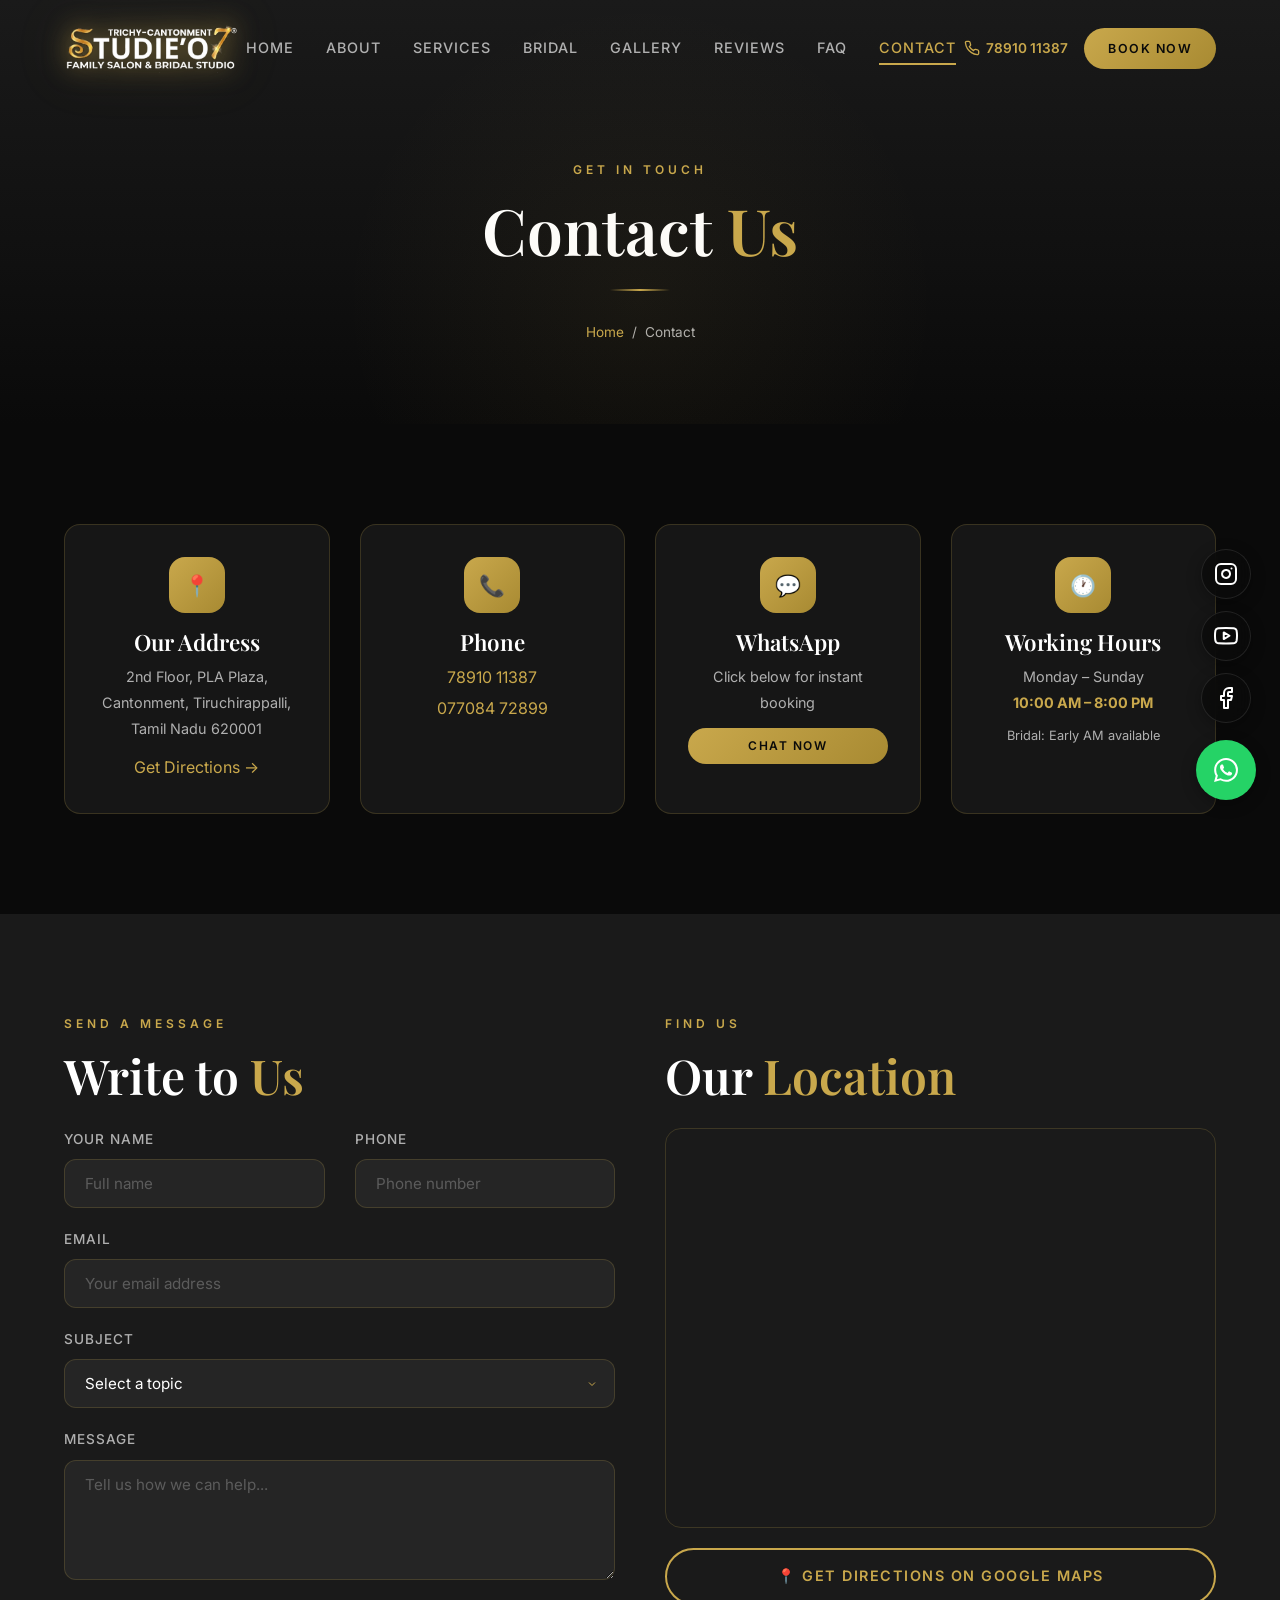
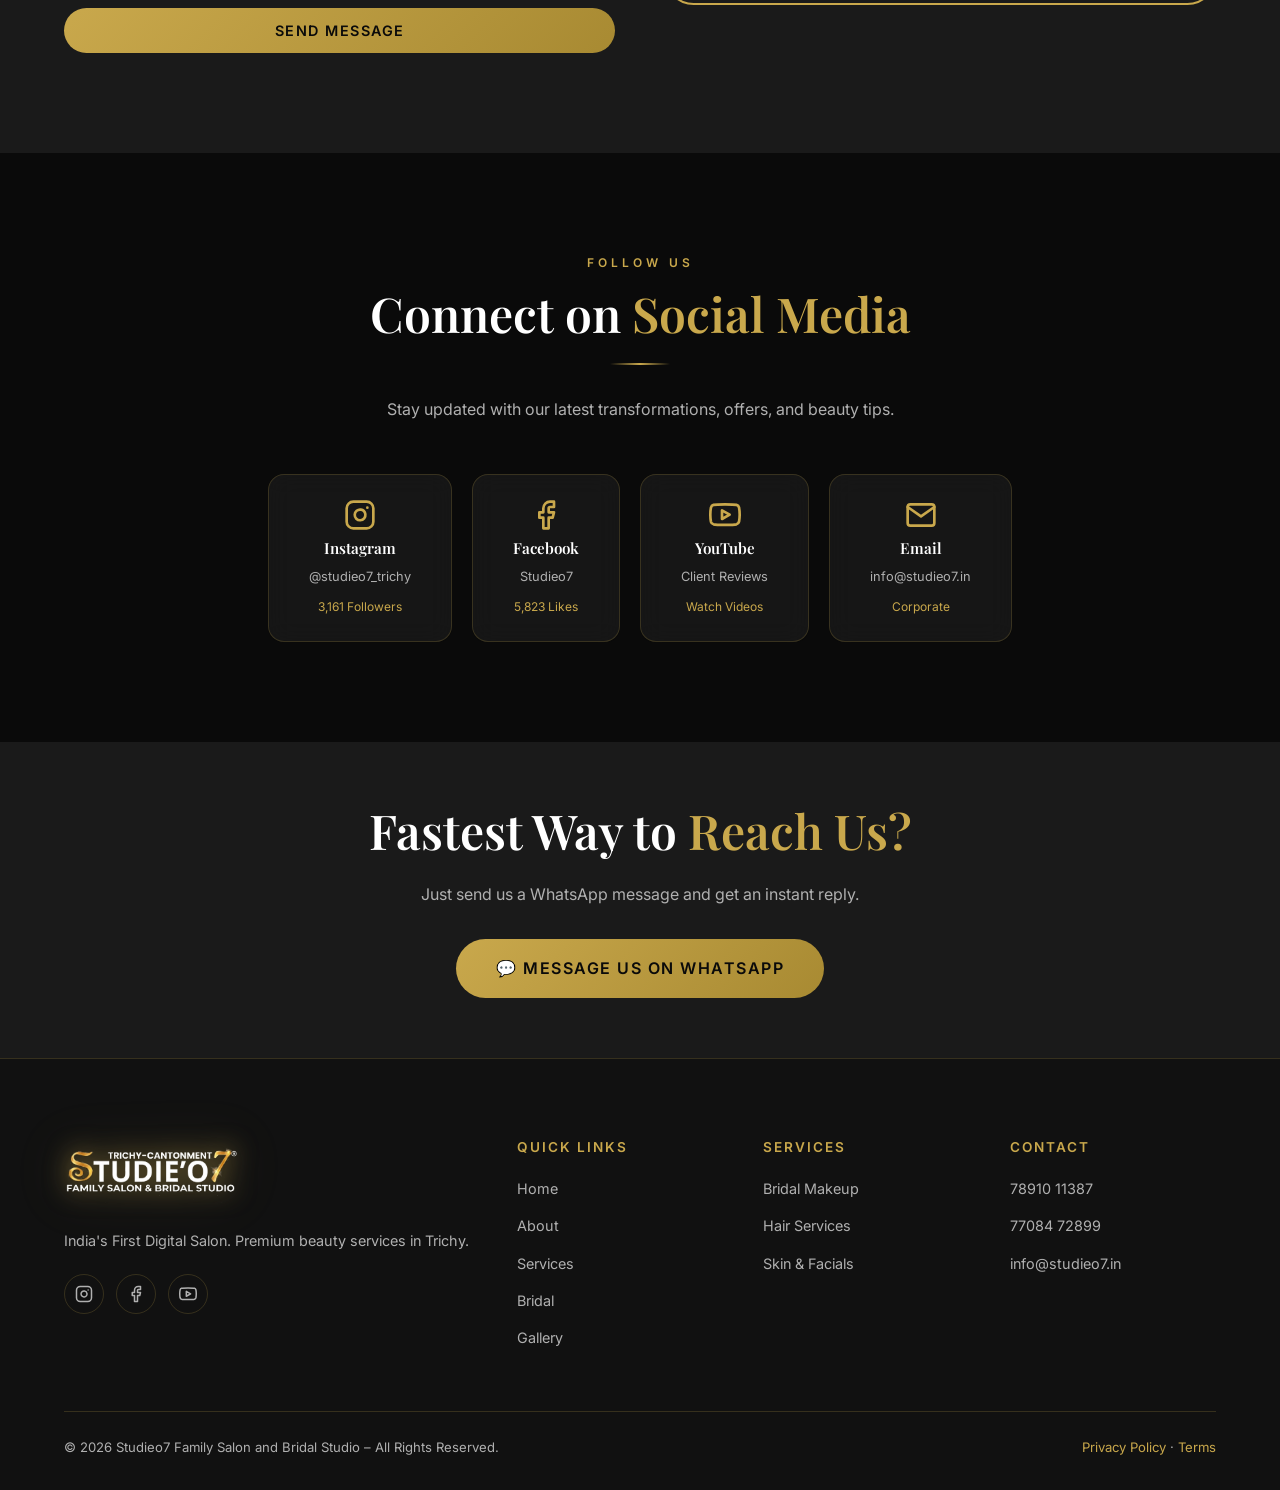
==== contact.html @ 446ed494 "Add files via upload" ====
<!DOCTYPE html>
<html lang="en">

<head>
    <meta charset="UTF-8">
    <meta name="viewport" content="width=device-width, initial-scale=1.0">
    <title>Contact Us | Studieo7 Family Salon & Bridal Studio | Trichy</title>
    <meta name="description"
        content="Contact Studieo7 in Trichy. Visit us at PLA Plaza, Cantonment. Call 78910 11387 or WhatsApp for appointments. Open 10 AM – 8 PM daily.">
    <meta name="keywords"
        content="Studieo7 Trichy Contact, Salon Near Me Cantonment Trichy, Beauty Salon Trichy Address">
    <link rel="stylesheet" href="styles.css">
    <script type="application/ld+json">
  {"@context":"https://schema.org","@type":"ContactPage","name":"Contact Studieo7","url":"https://studieo7.in/contact","mainEntity":{"@type":"BeautySalon","name":"Studieo7 Family Salon and Bridal Studio","telephone":["+917891011387","+917708472899"],"email":"info@studieo7.in","address":{"@type":"PostalAddress","streetAddress":"2nd Floor, PLA Plaza, Cantonment","addressLocality":"Tiruchirappalli","addressRegion":"Tamil Nadu","postalCode":"620001","addressCountry":"IN"},"openingHours":"Mo-Su 10:00-20:00"}}
  </script>
</head>

<body>

    <header class="header" id="header">
        <div class="container">
            <a href="index.html" class="logo"><img src="images/logo.png"
                    alt="Studieo7 Family Salon &amp; Bridal Studio"></a>
            <nav class="nav-links" id="navLinks">
                <a href="index.html">Home</a><a href="about.html">About</a><a href="services.html">Services</a>
                <a href="bridal.html">Bridal</a><a href="gallery.html">Gallery</a>
                <a href="testimonials.html">Reviews</a><a href="faq.html">FAQ</a><a href="contact.html"
                    class="active">Contact</a>
            </nav>
            <div class="header-cta">
                <a href="tel:+917891011387" class="header-phone"><svg viewBox="0 0 24 24" fill="none"
                        stroke="currentColor" stroke-width="2">
                        <path
                            d="M22 16.92v3a2 2 0 01-2.18 2 19.79 19.79 0 01-8.63-3.07 19.5 19.5 0 01-6-6 19.79 19.79 0 01-3.07-8.67A2 2 0 014.11 2h3a2 2 0 012 1.72c.127.96.361 1.903.7 2.81a2 2 0 01-.45 2.11L8.09 9.91a16 16 0 006 6l1.27-1.27a2 2 0 012.11-.45c.907.339 1.85.573 2.81.7A2 2 0 0122 16.92z" />
                    </svg> 78910 11387</a>
                <a href="booking.html" class="btn btn-primary btn-shimmer"
                    style="padding:10px 24px;font-size:0.78rem;">Book Now</a>
            </div>
            <button class="hamburger" id="hamburger"
                aria-label="Toggle menu"><span></span><span></span><span></span></button>
        </div>
    </header>

    <section class="page-header">
        <div class="container">
            <span class="section-label">Get in Touch</span>
            <h1>Contact <span style="color:var(--gold);">Us</span></h1>
            <div class="gold-divider"></div>
            <div class="breadcrumb"><a href="index.html">Home</a><span>/</span><span>Contact</span></div>
        </div>
    </section>

    <!-- Contact Cards -->
    <section class="section">
        <div class="container">
            <div class="grid grid-4 stagger-children reveal">
                <div class="contact-card">
                    <div class="card-icon">📍</div>
                    <h4>Our Address</h4>
                    <p>2nd Floor, PLA Plaza,<br>Cantonment, Tiruchirappalli,<br>Tamil Nadu 620001</p>
                    <a href="https://www.google.com/maps/search/Studieo7+PLA+Plaza+Cantonment+Trichy" target="_blank"
                        style="margin-top:12px; display:inline-block;">Get Directions →</a>
                </div>
                <div class="contact-card">
                    <div class="card-icon">📞</div>
                    <h4>Phone</h4>
                    <a href="tel:+917891011387">78910 11387</a>
                    <a href="tel:+917708472899">077084 72899</a>
                </div>
                <div class="contact-card">
                    <div class="card-icon">💬</div>
                    <h4>WhatsApp</h4>
                    <p>Click below for instant booking</p>
                    <a href="https://wa.me/917891011387?text=Hi%20Studieo7!%20I%20have%20a%20query." target="_blank"
                        class="btn btn-whatsapp" style="padding:8px 20px;font-size:0.75rem; margin-top:12px;">Chat
                        Now</a>
                </div>
                <div class="contact-card">
                    <div class="card-icon">🕐</div>
                    <h4>Working Hours</h4>
                    <p>Monday – Sunday<br><strong style="color:var(--gold);">10:00 AM – 8:00 PM</strong></p>
                    <p style="font-size:0.8rem; margin-top:8px;">Bridal: Early AM available</p>
                </div>
            </div>
        </div>
    </section>

    <!-- Contact Form + Map -->
    <section class="section section-dark">
        <div class="container">
            <div class="grid grid-2" style="gap:50px;">
                <!-- Form -->
                <div class="reveal-left">
                    <span class="section-label">Send a Message</span>
                    <h2 class="section-title" style="margin-bottom:24px;">Write to <span>Us</span></h2>
                    <form data-validate>
                        <div class="grid grid-2">
                            <div class="form-group">
                                <label for="contact-name">Your Name</label>
                                <input type="text" id="contact-name" class="form-control" placeholder="Full name"
                                    required>
                                <span class="form-error">Please enter your name</span>
                            </div>
                            <div class="form-group">
                                <label for="contact-phone">Phone</label>
                                <input type="tel" id="contact-phone" class="form-control" placeholder="Phone number"
                                    required>
                                <span class="form-error">Please enter a valid phone number</span>
                            </div>
                        </div>
                        <div class="form-group">
                            <label for="contact-email">Email</label>
                            <input type="email" id="contact-email" class="form-control"
                                placeholder="Your email address">
                            <span class="form-error">Please enter a valid email</span>
                        </div>
                        <div class="form-group">
                            <label for="contact-subject">Subject</label>
                            <select id="contact-subject" class="form-control" required>
                                <option value="">Select a topic</option>
                                <option value="booking">Appointment Booking</option>
                                <option value="bridal">Bridal Enquiry</option>
                                <option value="services">Service Information</option>
                                <option value="franchise">Franchise Enquiry</option>
                                <option value="feedback">Feedback</option>
                                <option value="other">Other</option>
                            </select>
                            <span class="form-error">Please select a subject</span>
                        </div>
                        <div class="form-group">
                            <label for="contact-message">Message</label>
                            <textarea id="contact-message" class="form-control" placeholder="Tell us how we can help..."
                                required></textarea>
                            <span class="form-error">Please enter your message</span>
                        </div>
                        <button type="submit" class="btn btn-primary btn-shimmer"
                            style="width:100%; justify-content:center;">Send Message</button>
                    </form>
                </div>

                <!-- Map -->
                <div class="reveal-right">
                    <span class="section-label">Find Us</span>
                    <h2 class="section-title" style="margin-bottom:24px;">Our <span>Location</span></h2>
                    <div class="map-container">
                        <iframe
                            src="https://www.google.com/maps/embed?pb=!1m18!1m12!1m3!1d3919.0!2d78.6965!3d10.8155!2m3!1f0!2f0!3f0!3m2!1i1024!2i768!4f13.1!3m3!1m2!1s0x0%3A0x0!2sPLA+Plaza+Cantonment+Tiruchirappalli!5e0!3m2!1sen!2sin!4v1"
                            allowfullscreen="" loading="lazy" referrerpolicy="no-referrer-when-downgrade"
                            title="Studieo7 Location Map"></iframe>
                    </div>
                    <a href="https://www.google.com/maps/search/Studieo7+PLA+Plaza+Cantonment+Trichy" target="_blank"
                        class="btn btn-secondary" style="width:100%; justify-content:center; margin-top:20px;">📍 Get
                        Directions on Google Maps</a>
                </div>
            </div>
        </div>
    </section>

    <!-- Social Links -->
    <section class="section text-center">
        <div class="container reveal">
            <span class="section-label">Follow Us</span>
            <h2 class="section-title">Connect on <span>Social Media</span></h2>
            <div class="gold-divider"></div>
            <p class="section-subtitle">Stay updated with our latest transformations, offers, and beauty tips.</p>
            <div style="display:flex; justify-content:center; gap:20px; flex-wrap:wrap; margin-top:30px;">
                <a href="https://www.instagram.com/studieo7_trichy/" target="_blank" class="glass-card"
                    style="padding:24px 40px; text-align:center; display:inline-flex; flex-direction:column; align-items:center; gap:8px;">
                    <svg viewBox="0 0 24 24" fill="none" stroke="currentColor" stroke-width="2" stroke-linecap="round"
                        stroke-linejoin="round" style="width:32px; height:32px; color:var(--gold);">
                        <rect x="2" y="2" width="20" height="20" rx="5" ry="5"></rect>
                        <path d="M16 11.37A4 4 0 1 1 12.63 8 4 4 0 0 1 16 11.37z"></path>
                        <line x1="17.5" y1="6.5" x2="17.51" y2="6.5"></line>
                    </svg>
                    <h4 style="font-size:0.95rem;">Instagram</h4>
                    <p style="font-size:0.8rem;">@studieo7_trichy</p>
                    <p style="font-size:0.75rem; color:var(--gold);">3,161 Followers</p>
                </a>
                <a href="https://www.facebook.com/studieo7" target="_blank" class="glass-card"
                    style="padding:24px 40px; text-align:center; display:inline-flex; flex-direction:column; align-items:center; gap:8px;">
                    <svg viewBox="0 0 24 24" fill="none" stroke="currentColor" stroke-width="2" stroke-linecap="round"
                        stroke-linejoin="round" style="width:32px; height:32px; color:var(--gold);">
                        <path d="M18 2h-3a5 5 0 0 0-5 5v3H7v4h3v8h4v-8h3l1-4h-4V7a1 1 0 0 1 1-1h3z"></path>
                    </svg>
                    <h4 style="font-size:0.95rem;">Facebook</h4>
                    <p style="font-size:0.8rem;">Studieo7</p>
                    <p style="font-size:0.75rem; color:var(--gold);">5,823 Likes</p>
                </a>
                <a href="https://www.youtube.com/channel/UCle0jqQdTvtz8UsgdxM7Ddg" target="_blank" class="glass-card"
                    style="padding:24px 40px; text-align:center; display:inline-flex; flex-direction:column; align-items:center; gap:8px;">
                    <svg viewBox="0 0 24 24" fill="none" stroke="currentColor" stroke-width="2" stroke-linecap="round"
                        stroke-linejoin="round" style="width:32px; height:32px; color:var(--gold);">
                        <path
                            d="M22.54 6.42a2.78 2.78 0 0 0-1.94-2C18.88 4 12 4 12 4s-6.88 0-8.6.42a2.78 2.78 0 0 0-1.94 2A29 29 0 0 0 1 11.75a29 29 0 0 0 .46 5.33A2.78 2.78 0 0 0 3.4 19c1.72.42 8.6.42 8.6.42s6.88 0 8.6-.42a2.78 2.78 0 0 0 1.94-2 29 29 0 0 0 .46-5.33 29 29 0 0 0-.46-5.33z">
                        </path>
                        <polygon points="9.75 15.02 15.5 11.75 9.75 8.48 9.75 15.02"></polygon>
                    </svg>
                    <h4 style="font-size:0.95rem;">YouTube</h4>
                    <p style="font-size:0.8rem;">Client Reviews</p>
                    <p style="font-size:0.75rem; color:var(--gold);">Watch Videos</p>
                </a>
                <a href="mailto:info@studieo7.in" class="glass-card"
                    style="padding:24px 40px; text-align:center; display:inline-flex; flex-direction:column; align-items:center; gap:8px;">
                    <svg viewBox="0 0 24 24" fill="none" stroke="currentColor" stroke-width="2" stroke-linecap="round"
                        stroke-linejoin="round" style="width:32px; height:32px; color:var(--gold);">
                        <path d="M4 4h16c1.1 0 2 .9 2 2v12c0 1.1-.9 2-2 2H4c-1.1 0-2-.9-2-2V6c0-1.1.9-2 2-2z"></path>
                        <polyline points="22,6 12,13 2,6"></polyline>
                    </svg>
                    <h4 style="font-size:0.95rem;">Email</h4>
                    <p style="font-size:0.8rem;">info@studieo7.in</p>
                    <p style="font-size:0.75rem; color:var(--gold);">Corporate</p>
                </a>
            </div>
        </div>
    </section>

    <!-- WhatsApp CTA -->
    <section class="section section-dark text-center" style="padding:60px 0;">
        <div class="container reveal">
            <h2 class="section-title">Fastest Way to <span>Reach Us?</span></h2>
            <p style="color:var(--text-muted); margin:12px 0 30px;">Just send us a WhatsApp message and get an instant
                reply.</p>
            <a href="https://wa.me/917891011387?text=Hi%20Studieo7!%20I%20would%20like%20to%20book%20an%20appointment."
                target="_blank" class="btn btn-whatsapp btn-shimmer" style="font-size:1rem; padding:16px 40px;">
                💬 Message Us on WhatsApp
            </a>
        </div>
    </section>

    <footer class="footer">
        <div class="container">
            <div class="footer-grid">
                <div class="footer-brand"><a href="index.html" class="logo"><img src="images/logo.png"
                            alt="Studieo7 Family Salon &amp; Bridal Studio"></a>
                    <p>India's First Digital Salon. Premium beauty services in Trichy.</p>
                    <div class="footer-social">
                        <a href="https://www.instagram.com/studieo7_trichy/" target="_blank" class="social-icon">
                            <svg viewBox="0 0 24 24" fill="none" stroke="currentColor" stroke-width="2"
                                stroke-linecap="round" stroke-linejoin="round">
                                <rect x="2" y="2" width="20" height="20" rx="5" ry="5"></rect>
                                <path d="M16 11.37A4 4 0 1 1 12.63 8 4 4 0 0 1 16 11.37z"></path>
                                <line x1="17.5" y1="6.5" x2="17.51" y2="6.5"></line>
                            </svg>
                        </a>
                        <a href="https://www.facebook.com/studieo7" target="_blank" class="social-icon">
                            <svg viewBox="0 0 24 24" fill="none" stroke="currentColor" stroke-width="2"
                                stroke-linecap="round" stroke-linejoin="round">
                                <path d="M18 2h-3a5 5 0 0 0-5 5v3H7v4h3v8h4v-8h3l1-4h-4V7a1 1 0 0 1 1-1h3z"></path>
                            </svg>
                        </a>
                        <a href="https://www.youtube.com/channel/UCle0jqQdTvtz8UsgdxM7Ddg" target="_blank"
                            class="social-icon">
                            <svg viewBox="0 0 24 24" fill="none" stroke="currentColor" stroke-width="2"
                                stroke-linecap="round" stroke-linejoin="round">
                                <path
                                    d="M22.54 6.42a2.78 2.78 0 0 0-1.94-2C18.88 4 12 4 12 4s-6.88 0-8.6.42a2.78 2.78 0 0 0-1.94 2A29 29 0 0 0 1 11.75a29 29 0 0 0 .46 5.33A2.78 2.78 0 0 0 3.4 19c1.72.42 8.6.42 8.6.42s6.88 0 8.6-.42a2.78 2.78 0 0 0 1.94-2 29 29 0 0 0 .46-5.33 29 29 0 0 0-.46-5.33z">
                                </path>
                                <polygon points="9.75 15.02 15.5 11.75 9.75 8.48 9.75 15.02"></polygon>
                            </svg>
                        </a>
                    </div>
                </div>
                <div>
                    <h4>Quick Links</h4>
                    <ul class="footer-links">
                        <li><a href="index.html">Home</a></li>
                        <li><a href="about.html">About</a></li>
                        <li><a href="services.html">Services</a></li>
                        <li><a href="bridal.html">Bridal</a></li>
                        <li><a href="gallery.html">Gallery</a></li>
                    </ul>
                </div>
                <div>
                    <h4>Services</h4>
                    <ul class="footer-links">
                        <li><a href="bridal.html">Bridal Makeup</a></li>
                        <li><a href="services.html">Hair Services</a></li>
                        <li><a href="services.html">Skin & Facials</a></li>
                    </ul>
                </div>
                <div>
                    <h4>Contact</h4>
                    <ul class="footer-links">
                        <li><a href="tel:+917891011387">78910 11387</a></li>
                        <li><a href="tel:+917708472899">77084 72899</a></li>
                        <li><a href="mailto:info@studieo7.in">info@studieo7.in</a></li>
                    </ul>
                </div>
            </div>
            <div class="footer-bottom">
                <p>© 2026 Studieo7 Family Salon and Bridal Studio – All Rights Reserved.</p>
                <p><a href="#">Privacy Policy</a> · <a href="#">Terms</a></p>
            </div>
        </div>
    </footer>

    <!-- Floating Social Media Stack -->
    <div class="social-float-stack">
        <a href="https://www.instagram.com/studieo7_trichy" target="_blank" class="social-float instagram"
            aria-label="Instagram">
            <svg viewBox="0 0 24 24" fill="none" stroke="currentColor" stroke-width="2" stroke-linecap="round"
                stroke-linejoin="round">
                <rect x="2" y="2" width="20" height="20" rx="5" ry="5"></rect>
                <path d="M16 11.37A4 4 0 1 1 12.63 8 4 4 0 0 1 16 11.37z"></path>
                <line x1="17.5" y1="6.5" x2="17.51" y2="6.5"></line>
            </svg>
        </a>
        <a href="https://www.youtube.com/@studieo7trichy" target="_blank" class="social-float youtube"
            aria-label="YouTube">
            <svg viewBox="0 0 24 24" fill="none" stroke="currentColor" stroke-width="2" stroke-linecap="round"
                stroke-linejoin="round">
                <path
                    d="M22.54 6.42a2.78 2.78 0 0 0-1.94-2C18.88 4 12 4 12 4s-6.88 0-8.6.42a2.78 2.78 0 0 0-1.94 2A29 29 0 0 0 1 11.75a29 29 0 0 0 .46 5.33A2.78 2.78 0 0 0 3.4 19c1.72.42 8.6.42 8.6.42s6.88 0 8.6-.42a2.78 2.78 0 0 0 1.94-2 29 29 0 0 0 .46-5.33 29 29 0 0 0-.46-5.33z">
                </path>
                <polygon points="9.75 15.02 15.5 11.75 9.75 8.48 9.75 15.02"></polygon>
            </svg>
        </a>
        <a href="https://www.facebook.com/studieo7trichy" target="_blank" class="social-float facebook"
            aria-label="Facebook">
            <svg viewBox="0 0 24 24" fill="none" stroke="currentColor" stroke-width="2" stroke-linecap="round"
                stroke-linejoin="round">
                <path d="M18 2h-3a5 5 0 0 0-5 5v3H7v4h3v8h4v-8h3l1-4h-4V7a1 1 0 0 1 1-1h3z"></path>
            </svg>
        </a>
        <a href="https://wa.me/917891011387?text=Hi%20Studieo7!%20I%20would%20like%20to%20book%20an%20appointment."
            target="_blank" class="social-float whatsapp" aria-label="WhatsApp">
            <svg viewBox="0 0 24 24" fill="currentColor">
                <path
                    d="M17.472 14.382c-.297-.149-1.758-.867-2.03-.967-.273-.099-.471-.148-.67.15-.197.297-.767.966-.94 1.164-.173.199-.347.223-.644.075-.297-.15-1.255-.463-2.39-1.475-.883-.788-1.48-1.761-1.653-2.059-.173-.297-.018-.458.13-.606.134-.133.298-.347.446-.52.149-.174.198-.298.298-.497.099-.198.05-.371-.025-.52-.075-.149-.669-1.612-.916-2.207-.242-.579-.487-.5-.669-.51-.173-.008-.371-.01-.57-.01-.198 0-.52.074-.792.372-.272.297-1.04 1.016-1.04 2.479 0 1.462 1.065 2.875 1.213 3.074.149.198 2.096 3.2 5.077 4.487.709.306 1.262.489 1.694.625.712.227 1.36.195 1.871.118.571-.085 1.758-.719 2.006-1.413.248-.694.248-1.289.173-1.413-.074-.124-.272-.198-.57-.347m-5.421 7.403h-.004a9.87 9.87 0 01-5.031-1.378l-.361-.214-3.741.982.998-3.648-.235-.374a9.86 9.86 0 01-1.51-5.26c.001-5.45 4.436-9.884 9.888-9.884 2.64 0 5.122 1.03 6.988 2.898a9.825 9.825 0 012.893 6.994c-.003 5.45-4.437 9.884-9.885 9.884m8.413-18.297A11.815 11.815 0 0012.05 0C5.495 0 .16 5.335.157 11.892c0 2.096.547 4.142 1.588 5.945L.057 24l6.305-1.654a11.882 11.882 0 005.683 1.448h.005c6.554 0 11.89-5.335 11.893-11.893a11.821 11.821 0 00-3.48-8.413z" />
            </svg>
        </a>
    </div>
    <div class="mobile-bottom-bar">
        <div class="bar-inner"><a href="tel:+917891011387" class="btn btn-secondary"
                style="border-color:var(--gold);">📞 Call</a><a href="https://wa.me/917891011387" target="_blank"
                class="btn btn-whatsapp">💬 WhatsApp</a><a href="booking.html" class="btn btn-primary">Book Now</a>
        </div>
    </div>

    <div class="success-modal">
        <div class="success-content">
            <div class="success-icon">✓</div>
            <h3>Message Sent!</h3>
            <p style="margin-top:12px;">Thank you for reaching out. We'll get back to you within 24 hours.</p>
        </div>
    </div>

    <script src="main.js"></script>
</body>

</html>
---- styles.css ----
/* ============================================
   STUDIEO7 — Premium Design System
   ============================================ */

/* ---------- Google Fonts ---------- */
@import url('https://fonts.googleapis.com/css2?family=Playfair+Display:ital,wght@0,400;0,500;0,600;0,700;0,800;1,400;1,500;1,600&family=Inter:wght@300;400;500;600;700&display=swap');

/* ---------- CSS Variables ---------- */
:root {
  /* Colors */
  --bg-primary: #0a0a0a;
  --bg-secondary: #1a1a1a;
  --bg-tertiary: #111111;
  --gold: #c9a84c;
  --gold-light: #e0c872;
  --gold-dark: #a88a32;
  --blush: #e8c4c4;
  --ivory: #f5f0e8;
  --white: #ffffff;
  --text-primary: #ffffff;
  --text-muted: #b0b0b0;
  --text-dark: #2a2a2a;
  --glass: rgba(255, 255, 255, 0.05);
  --glass-border: rgba(201, 168, 76, 0.2);
  --overlay: rgba(10, 10, 10, 0.85);

  /* Typography */
  --font-heading: 'Playfair Display', Georgia, serif;
  --font-body: 'Inter', -apple-system, sans-serif;

  /* Spacing */
  --section-pad: 100px 0;
  --container-max: 1200px;

  /* Transitions */
  --ease-out: cubic-bezier(0.22, 1, 0.36, 1);
  --transition: 0.4s var(--ease-out);

  /* Shadows */
  --shadow-gold: 0 0 30px rgba(201, 168, 76, 0.15);
  --shadow-card: 0 8px 32px rgba(0, 0, 0, 0.4);
  --shadow-glow: 0 0 60px rgba(201, 168, 76, 0.1);
}

/* ---------- Reset ---------- */
*,
*::before,
*::after {
  margin: 0;
  padding: 0;
  box-sizing: border-box;
}

html {
  scroll-behavior: smooth;
  font-size: 16px;
  -webkit-font-smoothing: antialiased;
  -moz-osx-font-smoothing: grayscale;
}

body {
  font-family: var(--font-body);
  background: var(--bg-primary);
  color: var(--text-primary);
  line-height: 1.7;
  overflow-x: hidden;
}

img {
  max-width: 100%;
  height: auto;
  display: block;
}

a {
  color: var(--gold);
  text-decoration: none;
  transition: color var(--transition);
}

a:hover {
  color: var(--gold-light);
}

ul,
ol {
  list-style: none;
}

/* ---------- Typography ---------- */
h1,
h2,
h3,
h4,
h5 {
  font-family: var(--font-heading);
  font-weight: 600;
  line-height: 1.2;
  color: var(--white);
}

h1 {
  font-size: clamp(2.2rem, 5vw, 4rem);
}

h2 {
  font-size: clamp(1.8rem, 4vw, 3rem);
}

h3 {
  font-size: clamp(1.3rem, 3vw, 1.8rem);
}

h4 {
  font-size: clamp(1.1rem, 2vw, 1.4rem);
}

p {
  color: var(--text-muted);
  font-size: 1rem;
  line-height: 1.8;
}

.section-label {
  text-transform: uppercase;
  letter-spacing: 4px;
  font-size: 0.75rem;
  color: var(--gold);
  font-weight: 600;
  margin-bottom: 12px;
  display: block;
}

.section-title {
  margin-bottom: 20px;
}

.section-title span {
  color: var(--gold);
}

.section-subtitle {
  max-width: 600px;
  margin: 0 auto 50px;
  text-align: center;
}

.gold-divider {
  width: 60px;
  height: 2px;
  background: linear-gradient(90deg, transparent, var(--gold), transparent);
  margin: 20px auto 30px;
}

/* ---------- Layout ---------- */
.container {
  max-width: var(--container-max);
  margin: 0 auto;
  padding: 0 24px;
}

.section {
  padding: var(--section-pad);
}

.section-dark {
  background: var(--bg-secondary);
}

.section-gradient {
  background: linear-gradient(180deg, var(--bg-primary) 0%, var(--bg-secondary) 100%);
}

.text-center {
  text-align: center;
}

.text-left {
  text-align: left;
}

/* Grid system */
.grid {
  display: grid;
  gap: 30px;
}

.grid-2 {
  grid-template-columns: repeat(2, 1fr);
}

.grid-3 {
  grid-template-columns: repeat(3, 1fr);
}

.grid-4 {
  grid-template-columns: repeat(4, 1fr);
}

.grid-5 {
  grid-template-columns: repeat(5, 1fr);
}

.flex {
  display: flex;
  align-items: center;
}

.flex-between {
  display: flex;
  align-items: center;
  justify-content: space-between;
}

.flex-center {
  display: flex;
  align-items: center;
  justify-content: center;
}

.flex-col {
  display: flex;
  flex-direction: column;
}

/* ---------- Sticky Header ---------- */
.header {
  position: fixed;
  top: 0;
  left: 0;
  width: 100%;
  z-index: 1000;
  padding: 16px 0;
  transition: all 0.4s ease, top 0.4s ease;
  background: transparent;
}

.header.scrolled {
  background: rgba(10, 10, 10, 0.95);
  backdrop-filter: blur(20px);
  -webkit-backdrop-filter: blur(20px);
  padding: 10px 0;
  box-shadow: 0 2px 30px rgba(0, 0, 0, 0.5);
  border-bottom: 1px solid var(--glass-border);
  top: 0 !important;
}

.header .container {
  display: flex;
  align-items: center;
  justify-content: space-between;
}

.logo {
  display: inline-flex;
  align-items: center;
}

.logo img {
  height: 65px;
  width: auto;
  transition: all 0.5s var(--ease-out);
  filter: drop-shadow(0 0 12px rgba(201, 168, 76, 0.6)) drop-shadow(0 0 25px rgba(201, 168, 76, 0.2));
  animation: logoPulse 4s infinite ease-in-out;
}

.logo:hover img {
  filter: drop-shadow(0 0 20px rgba(201, 168, 76, 0.9)) drop-shadow(0 0 40px rgba(201, 168, 76, 0.4));
  transform: scale(1.08);
  animation-play-state: paused;
}

.header.scrolled .logo img {
  height: 50px;
  filter: drop-shadow(0 0 8px rgba(201, 168, 76, 0.5));
}

@keyframes logoPulse {

  0%,
  100% {
    filter: drop-shadow(0 0 12px rgba(201, 168, 76, 0.6)) drop-shadow(0 0 25px rgba(201, 168, 76, 0.2));
    transform: scale(1);
  }

  50% {
    filter: drop-shadow(0 0 18px rgba(201, 168, 76, 0.8)) drop-shadow(0 0 35px rgba(201, 168, 76, 0.3));
    transform: scale(1.03);
  }
}

.nav-links {
  display: flex;
  gap: 32px;
  align-items: center;
}

.nav-links a {
  color: var(--text-muted);
  font-size: 0.9rem;
  font-weight: 500;
  text-transform: uppercase;
  letter-spacing: 1px;
  position: relative;
  transition: color var(--transition);
}

.nav-links a::after {
  content: '';
  position: absolute;
  bottom: -4px;
  left: 0;
  width: 0;
  height: 2px;
  background: var(--gold);
  transition: width var(--transition);
}

.nav-links a:hover,
.nav-links a.active {
  color: var(--gold);
}

.nav-links a:hover::after,
.nav-links a.active::after {
  width: 100%;
}

.header-cta {
  display: flex;
  align-items: center;
  gap: 16px;
}

.header-phone {
  display: flex;
  align-items: center;
  gap: 6px;
  color: var(--gold) !important;
  font-weight: 600;
  font-size: 0.85rem;
}

.header-phone svg {
  width: 16px;
  height: 16px;
}

/* Hamburger */
.hamburger {
  display: none;
  flex-direction: column;
  gap: 5px;
  cursor: pointer;
  background: none;
  border: none;
  padding: 8px;
  z-index: 1100;
}

.hamburger span {
  width: 24px;
  height: 2px;
  background: var(--white);
  transition: var(--transition);
  display: block;
}

.hamburger.active span:nth-child(1) {
  transform: rotate(45deg) translate(5px, 5px);
}

.hamburger.active span:nth-child(2) {
  opacity: 0;
}

.hamburger.active span:nth-child(3) {
  transform: rotate(-45deg) translate(5px, -5px);
}

/* ---------- Buttons ---------- */
.btn {
  display: inline-flex;
  align-items: center;
  gap: 8px;
  padding: 14px 36px;
  border-radius: 50px;
  font-family: var(--font-body);
  font-weight: 600;
  font-size: 0.9rem;
  text-transform: uppercase;
  letter-spacing: 1.5px;
  border: none;
  cursor: pointer;
  transition: all var(--transition);
  position: relative;
  overflow: hidden;
}

.btn-primary {
  background: linear-gradient(135deg, var(--gold) 0%, var(--gold-dark) 100%);
  color: var(--bg-primary);
}

.btn-primary:hover {
  transform: translateY(-2px);
  box-shadow: var(--shadow-gold);
  color: var(--bg-primary);
}

.btn-secondary {
  background: transparent;
  color: var(--gold);
  border: 2px solid var(--gold);
}

.btn-secondary:hover {
  background: var(--gold);
  color: var(--bg-primary);
  transform: translateY(-2px);
}

.btn-whatsapp {
  background: linear-gradient(135deg, var(--gold) 0%, var(--gold-dark) 100%);
  color: var(--bg-primary);
}

.btn-whatsapp:hover {
  transform: translateY(-2px);
  box-shadow: var(--shadow-gold);
  color: var(--bg-primary);
}

/* Shimmer effect */
.btn-shimmer {
  position: relative;
  overflow: hidden;
}

.btn-shimmer::after {
  content: '';
  position: absolute;
  top: -50%;
  left: -60%;
  width: 30%;
  height: 200%;
  background: linear-gradient(90deg,
      transparent,
      rgba(255, 255, 255, 0.25),
      transparent);
  transform: skewX(-20deg);
  animation: shimmer 3s infinite;
}

@keyframes shimmer {
  0% {
    left: -60%;
  }

  100% {
    left: 130%;
  }
}

/* ---------- Glass Card ---------- */
.glass-card {
  background: var(--glass);
  backdrop-filter: blur(12px);
  -webkit-backdrop-filter: blur(12px);
  border: 1px solid var(--glass-border);
  border-radius: 16px;
  padding: 40px;
  transition: all var(--transition);
}

.glass-card:hover {
  transform: translateY(-5px);
  box-shadow: var(--shadow-gold);
  border-color: var(--gold);
}

/* ---------- Hero Section ---------- */
.hero {
  position: relative;
  min-height: 100vh;
  display: flex;
  align-items: center;
  overflow: hidden;
}

.hero-bg {
  position: absolute;
  top: 0;
  left: 0;
  width: 100%;
  height: 100%;
  object-fit: cover;
  filter: brightness(0.3);
  z-index: 0;
}

.hero-overlay {
  position: absolute;
  top: 0;
  left: 0;
  width: 100%;
  height: 100%;
  background: linear-gradient(135deg,
      rgba(10, 10, 10, 0.9) 0%,
      rgba(10, 10, 10, 0.6) 50%,
      rgba(10, 10, 10, 0.8) 100%);
  z-index: 1;
}

.hero-content {
  position: relative;
  z-index: 2;
  max-width: 750px;
}

.hero-content h1 {
  margin-bottom: 20px;
  font-weight: 700;
}

.hero-content h1 span {
  color: var(--gold);
  display: block;
}

.hero-content p {
  font-size: 1.15rem;
  margin-bottom: 36px;
  max-width: 550px;
}

.hero-buttons {
  display: flex;
  gap: 16px;
  flex-wrap: wrap;
}

.hero-particles {
  position: absolute;
  top: 0;
  left: 0;
  width: 100%;
  height: 100%;
  z-index: 1;
  pointer-events: none;
  overflow: hidden;
}

.particle {
  position: absolute;
  width: 4px;
  height: 4px;
  background: var(--gold);
  border-radius: 50%;
  opacity: 0;
  animation: float-particle 6s infinite;
}

.particle:nth-child(1) {
  left: 10%;
  top: 20%;
  animation-delay: 0s;
}

.particle:nth-child(2) {
  left: 30%;
  top: 60%;
  animation-delay: 1s;
}

.particle:nth-child(3) {
  left: 50%;
  top: 30%;
  animation-delay: 2s;
}

.particle:nth-child(4) {
  left: 70%;
  top: 70%;
  animation-delay: 3s;
}

.particle:nth-child(5) {
  left: 90%;
  top: 40%;
  animation-delay: 4s;
}

.particle:nth-child(6) {
  left: 20%;
  top: 80%;
  animation-delay: 0.5s;
}

.particle:nth-child(7) {
  left: 60%;
  top: 15%;
  animation-delay: 1.5s;
}

.particle:nth-child(8) {
  left: 80%;
  top: 55%;
  animation-delay: 2.5s;
}

@keyframes float-particle {
  0% {
    opacity: 0;
    transform: translateY(0) scale(0);
  }

  20% {
    opacity: 0.6;
  }

  50% {
    opacity: 0.3;
    transform: translateY(-100px) scale(1);
  }

  100% {
    opacity: 0;
    transform: translateY(-200px) scale(0.5);
  }
}

.trust-bar {
  background: var(--bg-primary);
  padding: 60px 0;
  position: relative;
  overflow: hidden;
}

.trust-bar::before {
  content: '';
  position: absolute;
  top: 50%;
  left: 50%;
  transform: translate(-50%, -50%);
  width: 100%;
  height: 100%;
  background: radial-gradient(circle at center, rgba(181, 149, 81, 0.05) 0%, transparent 70%);
  z-index: 0;
  pointer-events: none;
}

.trust-items {
  position: relative;
  z-index: 1;
}

.trust-card {
  background: var(--glass);
  border: 1px solid var(--glass-border);
  padding: 30px 20px;
  border-radius: 20px;
  text-align: center;
  transition: all var(--transition);
  display: flex;
  flex-direction: column;
  align-items: center;
  gap: 15px;
}

.trust-card:hover {
  transform: translateY(-10px);
  background: rgba(255, 255, 255, 0.08);
  border-color: var(--gold);
  box-shadow: 0 15px 35px rgba(0, 0, 0, 0.2), 0 0 20px rgba(181, 149, 81, 0.1);
}

.trust-card .trust-icon {
  width: 50px;
  height: 50px;
  background: rgba(181, 149, 81, 0.1);
  border-radius: 12px;
  display: flex;
  align-items: center;
  justify-content: center;
  color: var(--gold);
  transition: all var(--transition);
}

.trust-card:hover .trust-icon {
  background: var(--gold);
  color: var(--bg-primary);
  transform: rotateY(180deg);
}

.trust-card .trust-icon svg {
  width: 24px;
  height: 24px;
}

.trust-card .trust-value {
  font-family: var(--font-heading);
  font-size: 2rem;
  font-weight: 700;
  background: linear-gradient(135deg, var(--white) 0%, var(--gold) 100%);
  -webkit-background-clip: text;
  background-clip: text;
  -webkit-text-fill-color: transparent;
  display: block;
  line-height: 1.2;
}

.trust-card .trust-label {
  font-size: 0.75rem;
  color: var(--text-muted);
  text-transform: uppercase;
  letter-spacing: 2px;
  font-weight: 500;
}

/* ---------- Service Cards ---------- */
.service-card {
  background: var(--glass);
  border: 1px solid var(--glass-border);
  border-radius: 16px;
  overflow: hidden;
  transition: all var(--transition);
  cursor: pointer;
}

.service-card:hover {
  transform: translateY(-8px);
  box-shadow: var(--shadow-gold);
  border-color: var(--gold);
}

.service-card-img {
  position: relative;
  height: 240px;
  overflow: hidden;
}

.service-card-img img {
  width: 100%;
  height: 100%;
  object-fit: cover;
  transition: transform 0.6s var(--ease-out);
}

.service-card:hover .service-card-img img {
  transform: scale(1.08);
}

.service-card-img .service-price {
  position: absolute;
  bottom: 12px;
  right: 12px;
  background: rgba(10, 10, 10, 0.85);
  backdrop-filter: blur(8px);
  padding: 6px 16px;
  border-radius: 50px;
  font-size: 0.8rem;
  color: var(--gold);
  font-weight: 600;
  border: 1px solid var(--glass-border);
}

.service-card-body {
  padding: 28px;
}

.service-card-body h3 {
  margin-bottom: 10px;
  font-size: 1.3rem;
}

.service-card-body p {
  font-size: 0.9rem;
  margin-bottom: 20px;
  line-height: 1.6;
}

.service-card-body .btn {
  padding: 10px 24px;
  font-size: 0.8rem;
}

/* ---------- Why Choose Us ---------- */
#why-choose {
  position: relative;
  background: radial-gradient(circle at 10% 20%, rgba(201, 168, 76, 0.05) 0%, transparent 50%),
    radial-gradient(circle at 90% 80%, rgba(201, 168, 76, 0.03) 0%, transparent 40%);
}

.why-choose-grid {
  display: grid;
  grid-template-columns: 1fr 1fr;
  gap: 60px;
  align-items: flex-start;
}

.main-image-wrapper {
  position: relative;
  width: 100%;
}

.main-why-img {
  border-radius: 20px;
  width: 100%;
  height: 500px;
  object-fit: cover;
  border: 1px solid var(--glass-border);
  box-shadow: var(--shadow-card);
}

.trust-stats-bar {
  position: relative;
  margin-top: 40px;
  display: flex;
  align-items: center;
  justify-content: center;
  gap: 20px;
  background: rgba(10, 10, 10, 0.8);
  backdrop-filter: blur(15px);
  -webkit-backdrop-filter: blur(15px);
  padding: 20px 40px;
  border-radius: 50px;
  border: 1px solid var(--gold-light);
  box-shadow: 0 15px 35px rgba(0, 0, 0, 0.5), 0 0 20px rgba(201, 168, 76, 0.1);
  width: 100%;
  max-width: 800px;
  z-index: 20;
}

.stat-item {
  display: flex;
  align-items: center;
  gap: 12px;
}

.stat-icon {
  width: 36px;
  height: 36px;
  background: rgba(201, 168, 76, 0.1);
  border-radius: 50%;
  display: flex;
  align-items: center;
  justify-content: center;
  color: var(--gold);
}

.stat-info {
  display: flex;
  flex-direction: column;
  text-align: left;
}

.stat-value {
  font-family: var(--font-heading);
  font-size: 1.1rem;
  font-weight: 700;
  color: var(--white);
  line-height: 1.1;
}

.stat-label {
  font-size: 0.7rem;
  text-transform: uppercase;
  letter-spacing: 1px;
  color: var(--gold);
  font-weight: 600;
}

.stat-divider {
  width: 1px;
  height: 30px;
  background: rgba(201, 168, 76, 0.3);
}

.brand-partners-row {
  display: flex;
  justify-content: center;
  flex-wrap: wrap;
  gap: 30px;
  margin-top: 25px;
  opacity: 0.6;
  transition: opacity 0.5s ease;
  animation: partnersBreath 4s infinite ease-in-out;
}

.brand-partners-row:hover {
  opacity: 1;
}

.brand-partners-row span {
  font-family: var(--font-heading);
  font-size: 0.85rem;
  letter-spacing: 2px;
  text-transform: uppercase;
  color: var(--gold-light);
  font-weight: 500;
  white-space: nowrap;
}

@keyframes partnersBreath {

  0%,
  100% {
    opacity: 0.4;
    transform: translateY(0);
  }

  50% {
    opacity: 0.8;
    transform: translateY(-3px);
  }
}

.feature-grid {
  display: flex;
  flex-direction: column;
  gap: 16px;
  margin-top: 30px;
  width: 100%;
}

@media (max-width: 1024px) {
  .why-choose-grid {
    grid-template-columns: 1fr;
    gap: 40px;
  }
}

@media (max-width: 768px) {
  .trust-stats-bar {
    width: 90%;
    padding: 15px 20px;
    gap: 15px;
    bottom: -40px;
  }
}

@media (max-width: 600px) {
  .trust-stats-bar {
    flex-wrap: wrap;
    justify-content: center;
    border-radius: 20px;
    width: 95%;
    bottom: -60px;
  }

  .stat-divider {
    display: none;
  }

  .main-why-img {
    height: 350px;
  }
}

.feature-item {
  display: flex;
  align-items: flex-start;
  gap: 20px;
  padding: 24px;
  border-radius: 16px;
  background: rgba(255, 255, 255, 0.03);
  backdrop-filter: blur(10px);
  -webkit-backdrop-filter: blur(10px);
  border: 1px solid rgba(255, 255, 255, 0.05);
  transition: all 0.4s var(--ease-out);
  position: relative;
  overflow: hidden;
}

.feature-item::before {
  content: '';
  position: absolute;
  top: 0;
  left: 0;
  width: 100%;
  height: 100%;
  background: linear-gradient(135deg, rgba(201, 168, 76, 0.1), transparent);
  opacity: 0;
  transition: opacity 0.4s ease;
}

.feature-item:hover {
  transform: translateY(-5px) scale(1.02);
  background: rgba(255, 255, 255, 0.06);
  border-color: var(--gold-light);
  box-shadow: 0 10px 40px rgba(0, 0, 0, 0.3), 0 0 20px rgba(201, 168, 76, 0.1);
}

.feature-item:hover::before {
  opacity: 1;
}

.feature-icon {
  flex-shrink: 0;
  width: 54px;
  height: 54px;
  background: linear-gradient(135deg, var(--gold), var(--gold-dark));
  border-radius: 12px;
  display: flex;
  align-items: center;
  justify-content: center;
  color: var(--bg-primary);
  transition: all 0.4s var(--ease-out);
  box-shadow: 0 4px 15px rgba(201, 168, 76, 0.3);
  z-index: 1;
}

.feature-item:hover .feature-icon {
  transform: rotateY(180deg) scale(1.1);
  background: linear-gradient(135deg, var(--gold-light), var(--gold));
  box-shadow: 0 0 25px rgba(201, 168, 76, 0.5);
}

.feature-item h4 {
  margin-bottom: 8px;
  font-size: 1.1rem;
  letter-spacing: 0.5px;
  z-index: 1;
  position: relative;
}

.feature-item p {
  font-size: 0.9rem;
  line-height: 1.6;
  z-index: 1;
  position: relative;
}

/* Trichy Badge */
.trichy-badge {
  position: absolute;
  top: 30px;
  right: -10px;
  background: linear-gradient(135deg, var(--gold), var(--gold-dark));
  padding: 15px 25px;
  border-radius: 12px 0 0 12px;
  box-shadow: -10px 10px 30px rgba(0, 0, 0, 0.4);
  display: flex;
  flex-direction: column;
  align-items: flex-end;
  z-index: 10;
  border: 1px solid var(--white);
  animation: badgeFloat 3s infinite ease-in-out;
}

.trichy-badge .badge-label {
  font-size: 0.7rem;
  text-transform: uppercase;
  letter-spacing: 2px;
  font-weight: 700;
  color: rgba(10, 10, 10, 0.7);
}

.trichy-badge .badge-title {
  font-family: var(--font-heading);
  font-size: 1.4rem;
  font-weight: 700;
  color: var(--bg-primary);
  line-height: 1.1;
}

@keyframes badgeFloat {

  0%,
  100% {
    transform: translateY(0) rotate(-2deg);
  }

  50% {
    transform: translateY(-10px) rotate(1deg);
  }
}

/* ---------- Testimonial Carousel ---------- */
.testimonial-carousel {
  position: relative;
  overflow: hidden;
}

.testimonial-track {
  display: flex;
  transition: transform 0.6s var(--ease-out);
}

.testimonial-card {
  min-width: 100%;
  padding: 0 20px;
}

@media(min-width:768px) {
  .testimonial-card {
    min-width: 50%;
  }
}

@media(min-width:1024px) {
  .testimonial-card {
    min-width: 33.333%;
  }
}

.testimonial-inner {
  background: var(--glass);
  border: 1px solid var(--glass-border);
  border-radius: 16px;
  padding: 36px;
  height: 100%;
  position: relative;
}

.testimonial-inner .stars {
  color: var(--gold);
  font-size: 1rem;
  margin-bottom: 16px;
  letter-spacing: 3px;
}

.testimonial-inner blockquote {
  font-family: var(--font-heading);
  font-size: 1.05rem;
  font-style: italic;
  color: var(--ivory);
  line-height: 1.7;
  margin-bottom: 20px;
}

.testimonial-inner .author {
  font-size: 0.85rem;
  font-weight: 600;
  color: var(--gold);
}

.testimonial-inner .quote-mark {
  position: absolute;
  top: 16px;
  right: 24px;
  font-family: var(--font-heading);
  font-size: 4rem;
  color: var(--gold);
  opacity: 0.15;
  line-height: 1;
}

.carousel-controls {
  display: flex;
  justify-content: center;
  gap: 16px;
  margin-top: 40px;
}

.carousel-btn {
  width: 48px;
  height: 48px;
  border-radius: 50%;
  border: 2px solid var(--gold);
  background: transparent;
  color: var(--gold);
  font-size: 1.2rem;
  cursor: pointer;
  display: flex;
  align-items: center;
  justify-content: center;
  transition: all var(--transition);
}

.carousel-btn:hover {
  background: var(--gold);
  color: var(--bg-primary);
}

/* ---------- Gallery / Masonry ---------- */
.gallery-filters {
  display: flex;
  justify-content: center;
  gap: 12px;
  margin-bottom: 40px;
  flex-wrap: wrap;
}

.filter-btn {
  padding: 10px 24px;
  border-radius: 50px;
  border: 1px solid var(--glass-border);
  background: transparent;
  color: var(--text-muted);
  font-family: var(--font-body);
  font-size: 0.85rem;
  font-weight: 500;
  cursor: pointer;
  transition: all var(--transition);
  text-transform: uppercase;
  letter-spacing: 1px;
}

.filter-btn.active,
.filter-btn:hover {
  background: var(--gold);
  color: var(--bg-primary);
  border-color: var(--gold);
}

.masonry-grid {
  columns: 3;
  column-gap: 20px;
}

.masonry-item {
  break-inside: avoid;
  margin-bottom: 20px;
  border-radius: 12px;
  overflow: hidden;
  position: relative;
  cursor: pointer;
}

.masonry-item img {
  width: 100%;
  display: block;
  transition: transform 0.6s var(--ease-out);
}

.masonry-item:hover img {
  transform: scale(1.05);
}

.masonry-overlay {
  position: absolute;
  bottom: 0;
  left: 0;
  width: 100%;
  padding: 20px;
  background: linear-gradient(transparent, rgba(10, 10, 10, 0.8));
  opacity: 0;
  transition: opacity var(--transition);
}

.masonry-item:hover .masonry-overlay {
  opacity: 1;
}

.masonry-overlay span {
  color: var(--gold);
  font-size: 0.85rem;
  font-weight: 600;
  text-transform: uppercase;
  letter-spacing: 1px;
}

/* ---------- Lightbox ---------- */
.lightbox {
  position: fixed;
  top: 0;
  left: 0;
  width: 100%;
  height: 100%;
  background: rgba(0, 0, 0, 0.95);
  z-index: 9999;
  display: none;
  align-items: center;
  justify-content: center;
  opacity: 0;
  transition: opacity 0.3s ease;
}

.lightbox.active {
  display: flex;
  opacity: 1;
}

.lightbox img {
  max-width: 85%;
  max-height: 85vh;
  border-radius: 12px;
  box-shadow: 0 20px 60px rgba(0, 0, 0, 0.8);
}

.lightbox-close {
  position: absolute;
  top: 24px;
  right: 32px;
  font-size: 2rem;
  color: var(--white);
  cursor: pointer;
  background: none;
  border: none;
  transition: color 0.3s ease;
}

.lightbox-close:hover {
  color: var(--gold);
}

/* ---------- Bridal Section ---------- */
.bridal-packages {
  position: relative;
}

.package-table {
  width: 100%;
  border-collapse: separate;
  border-spacing: 0;
  border-radius: 16px;
  overflow: hidden;
  background: var(--glass);
  border: 1px solid var(--glass-border);
}

.package-table thead {
  background: linear-gradient(135deg, var(--gold), var(--gold-dark));
}

.package-table th {
  padding: 20px 24px;
  font-family: var(--font-heading);
  font-size: 1rem;
  font-weight: 600;
  color: var(--bg-primary);
  text-align: left;
}

.package-table td {
  padding: 16px 24px;
  border-bottom: 1px solid rgba(255, 255, 255, 0.05);
  font-size: 0.95rem;
  color: var(--text-muted);
}

.package-table tr:last-child td {
  border-bottom: none;
}

.package-table .highlight-cell {
  color: var(--gold);
  font-weight: 600;
}

.package-badge {
  display: inline-block;
  background: var(--gold);
  color: var(--bg-primary);
  padding: 4px 12px;
  border-radius: 20px;
  font-size: 0.7rem;
  font-weight: 700;
  text-transform: uppercase;
  letter-spacing: 1px;
}

/* ---------- FAQ Accordion ---------- */
.faq-item {
  background: var(--glass);
  border: 1px solid var(--glass-border);
  border-radius: 12px;
  margin-bottom: 12px;
  overflow: hidden;
  transition: border-color var(--transition);
}

.faq-item.active {
  border-color: var(--gold);
}

.faq-question {
  display: flex;
  align-items: center;
  justify-content: space-between;
  padding: 20px 28px;
  cursor: pointer;
  background: none;
  border: none;
  width: 100%;
  text-align: left;
  font-family: var(--font-body);
  font-size: 1rem;
  font-weight: 500;
  color: var(--white);
  transition: color var(--transition);
}

.faq-question:hover {
  color: var(--gold);
}

.faq-icon {
  color: var(--gold);
  font-size: 1.2rem;
  transition: transform var(--transition);
  flex-shrink: 0;
  margin-left: 16px;
}

.faq-item.active .faq-icon {
  transform: rotate(45deg);
}

.faq-answer {
  max-height: 0;
  overflow: hidden;
  transition: max-height 0.5s var(--ease-out), padding 0.3s ease;
}

.faq-item.active .faq-answer {
  max-height: 500px;
}

.faq-answer-inner {
  padding: 0 28px 20px;
  color: var(--text-muted);
  font-size: 0.92rem;
  line-height: 1.8;
}

/* ---------- Contact / Forms ---------- */
.form-group {
  margin-bottom: 20px;
}

.form-group label {
  display: block;
  font-size: 0.85rem;
  font-weight: 500;
  color: var(--text-muted);
  margin-bottom: 8px;
  text-transform: uppercase;
  letter-spacing: 1px;
}

.form-control {
  width: 100%;
  padding: 14px 20px;
  background: var(--glass);
  border: 1px solid var(--glass-border);
  border-radius: 12px;
  color: var(--white);
  font-family: var(--font-body);
  font-size: 0.95rem;
  transition: border-color var(--transition);
  outline: none;
}

.form-control:focus {
  border-color: var(--gold);
  box-shadow: 0 0 0 3px rgba(201, 168, 76, 0.1);
}

.form-control::placeholder {
  color: rgba(255, 255, 255, 0.25);
}

select.form-control {
  appearance: none;
  background-image: url("data:image/svg+xml,%3Csvg xmlns='http://www.w3.org/2000/svg' width='12' height='12' viewBox='0 0 24 24' fill='none' stroke='%23c9a84c' stroke-width='2'%3E%3Cpath d='M6 9l6 6 6-6'/%3E%3C/svg%3E");
  background-repeat: no-repeat;
  background-position: right 16px center;
  padding-right: 40px;
}

textarea.form-control {
  resize: vertical;
  min-height: 120px;
}

.form-error {
  color: #ff6b6b;
  font-size: 0.8rem;
  margin-top: 6px;
  display: none;
}

.form-group.error .form-control {
  border-color: #ff6b6b;
}

.form-group.error .form-error {
  display: block;
}

/* ---------- Map ---------- */
.map-container {
  border-radius: 16px;
  overflow: hidden;
  border: 1px solid var(--glass-border);
  height: 400px;
}

.map-container iframe {
  width: 100%;
  height: 100%;
  border: none;
}

/* ---------- Footer ---------- */
.footer {
  background: var(--bg-tertiary);
  border-top: 1px solid var(--glass-border);
  padding: 80px 0 30px;
}

.footer-grid {
  display: grid;
  grid-template-columns: 2fr 1fr 1fr 1fr;
  gap: 40px;
  margin-bottom: 50px;
}

.footer-brand .logo {
  margin-bottom: 16px;
  display: inline-block;
}

.footer-brand p {
  font-size: 0.9rem;
  margin-bottom: 20px;
}

.footer h4 {
  font-family: var(--font-body);
  font-size: 0.85rem;
  text-transform: uppercase;
  letter-spacing: 2px;
  margin-bottom: 20px;
  color: var(--gold);
}

.footer-links li {
  margin-bottom: 10px;
}

.footer-links a {
  color: var(--text-muted);
  font-size: 0.9rem;
  transition: color var(--transition);
}

.footer-links a:hover {
  color: var(--gold);
}

.footer-social {
  display: flex;
  gap: 12px;
}

.social-icon {
  width: 40px;
  height: 40px;
  border-radius: 50%;
  border: 1px solid var(--glass-border);
  display: flex;
  align-items: center;
  justify-content: center;
  color: var(--text-muted);
  font-size: 0.9rem;
  transition: all var(--transition);
}

.social-icon:hover {
  background: var(--gold);
  border-color: var(--gold);
  color: var(--bg-primary);
  transform: translateY(-3px);
  box-shadow: 0 5px 15px rgba(201, 168, 76, 0.3);
}

.social-icon svg {
  width: 18px;
  height: 18px;
  stroke: currentColor;
  transition: all var(--transition);
}

.footer-bottom {
  border-top: 1px solid var(--glass-border);
  padding-top: 24px;
  display: flex;
  align-items: center;
  justify-content: space-between;
  flex-wrap: wrap;
  gap: 12px;
}

.footer-bottom p {
  font-size: 0.82rem;
  color: var(--text-muted);
}

/* ---------- Floating Social Media Stack ---------- */
.social-float-stack {
  position: fixed;
  bottom: 100px;
  right: 24px;
  z-index: 9000;
  display: flex;
  flex-direction: column;
  gap: 12px;
  align-items: center;
}

.social-float {
  width: 50px;
  height: 50px;
  border-radius: 50%;
  display: flex;
  align-items: center;
  justify-content: center;
  color: #fff;
  box-shadow: 0 4px 15px rgba(0, 0, 0, 0.3);
  transition: all 0.3s cubic-bezier(0.175, 0.885, 0.32, 1.275);
  cursor: pointer;
  background: rgba(10, 10, 10, 0.8);
  backdrop-filter: blur(10px);
  -webkit-backdrop-filter: blur(10px);
  border: 1px solid rgba(255, 255, 255, 0.1);
}

.social-float svg {
  width: 24px;
  height: 24px;
}

.social-float:hover {
  transform: scale(1.15) translateX(-5px);
  box-shadow: 0 8px 25px rgba(0, 0, 0, 0.5);
}

.social-float.instagram:hover {
  background: radial-gradient(circle at 30% 107%, #fdf497 0%, #fdf497 5%, #fd5949 45%, #d6249f 60%, #285aeb 90%);
  border-color: transparent;
}

.social-float.youtube:hover {
  background: #ff0000;
  border-color: transparent;
}

.social-float.facebook:hover {
  background: #1877f2;
  border-color: transparent;
}

.social-float.whatsapp {
  background: #25d366;
  border-color: transparent;
  width: 60px;
  height: 60px;
  margin-top: 5px;
  animation: whatsapp-pulse 2s infinite;
}

.social-float.whatsapp:hover {
  transform: scale(1.1);
  box-shadow: 0 6px 30px rgba(37, 211, 102, 0.6);
}

@keyframes whatsapp-pulse {
  0% {
    box-shadow: 0 0 0 0 rgba(37, 211, 102, 0.5);
  }

  70% {
    box-shadow: 0 0 0 15px rgba(37, 211, 102, 0);
  }

  100% {
    box-shadow: 0 0 0 0 rgba(37, 211, 102, 0);
  }
}

@media (max-width: 768px) {
  .social-float-stack {
    bottom: 110px;
    right: 15px;
    gap: 10px;
  }

  .social-float {
    width: 45px;
    height: 45px;
  }

  .social-float.whatsapp {
    width: 55px;
    height: 55px;
  }
}

/* ---------- Exit Intent Popup ---------- */
.popup-overlay {
  position: fixed;
  top: 0;
  left: 0;
  width: 100%;
  height: 100%;
  background: rgba(0, 0, 0, 0.8);
  z-index: 10000;
  display: none;
  align-items: center;
  justify-content: center;
  opacity: 0;
  transition: opacity 0.3s ease;
}

.popup-overlay.active {
  display: flex;
  opacity: 1;
}

.popup-box {
  background: var(--bg-secondary);
  border: 1px solid var(--gold);
  border-radius: 20px;
  padding: 48px;
  max-width: 500px;
  width: 90%;
  text-align: center;
  position: relative;
  box-shadow: var(--shadow-gold);
}

.popup-close {
  position: absolute;
  top: 16px;
  right: 20px;
  background: none;
  border: none;
  color: var(--text-muted);
  font-size: 1.5rem;
  cursor: pointer;
  transition: color 0.3s ease;
}

.popup-close:hover {
  color: var(--gold);
}

.popup-box h3 {
  margin-bottom: 12px;
}

.popup-box p {
  margin-bottom: 24px;
}

/* ---------- Urgency Banner ---------- */
.urgency-banner {
  background: linear-gradient(135deg, var(--gold), var(--gold-dark));
  color: var(--bg-primary);
  text-align: center;
  padding: 14px 24px;
  font-weight: 600;
  font-size: 0.9rem;
}

.urgency-banner span {
  font-family: var(--font-heading);
  font-size: 1.1rem;
}

/* ---------- Page Header / Breadcrumb ---------- */
.page-header {
  padding: 160px 0 80px;
  text-align: center;
  position: relative;
  background: linear-gradient(180deg, var(--bg-secondary), var(--bg-primary));
  overflow: hidden;
}

.page-header::before {
  content: '';
  position: absolute;
  top: 0;
  left: 50%;
  transform: translateX(-50%);
  width: 600px;
  height: 600px;
  background: radial-gradient(circle, rgba(201, 168, 76, 0.06) 0%, transparent 70%);
  pointer-events: none;
}

.page-header h1 {
  margin-bottom: 16px;
}

.breadcrumb {
  display: flex;
  justify-content: center;
  gap: 8px;
  font-size: 0.85rem;
  color: var(--text-muted);
}

.breadcrumb a {
  color: var(--gold);
}

/* ---------- Scroll Reveal ---------- */
.reveal {
  opacity: 0;
  transform: translateY(40px);
  transition: opacity 0.8s var(--ease-out), transform 0.8s var(--ease-out);
}

.reveal.revealed {
  opacity: 1;
  transform: translateY(0);
}

.reveal-left {
  opacity: 0;
  transform: translateX(-40px);
  transition: opacity 0.8s var(--ease-out), transform 0.8s var(--ease-out);
}

.reveal-left.revealed {
  opacity: 1;
  transform: translateX(0);
}

.reveal-right {
  opacity: 0;
  transform: translateX(40px);
  transition: opacity 0.8s var(--ease-out), transform 0.8s var(--ease-out);
}

.reveal-right.revealed {
  opacity: 1;
  transform: translateX(0);
}

.reveal-scale {
  opacity: 0;
  transform: scale(0.9);
  transition: opacity 0.8s var(--ease-out), transform 0.8s var(--ease-out);
}

.reveal-scale.revealed {
  opacity: 1;
  transform: scale(1);
}

/* Staggered children */
.stagger-children>* {
  opacity: 0;
  transform: translateY(30px);
  transition: opacity 0.6s var(--ease-out), transform 0.6s var(--ease-out);
}

.stagger-children.revealed>*:nth-child(1) {
  transition-delay: 0s;
}

.stagger-children.revealed>*:nth-child(2) {
  transition-delay: 0.1s;
}

.stagger-children.revealed>*:nth-child(3) {
  transition-delay: 0.2s;
}

.stagger-children.revealed>*:nth-child(4) {
  transition-delay: 0.3s;
}

.stagger-children.revealed>*:nth-child(5) {
  transition-delay: 0.4s;
}

.stagger-children.revealed>*:nth-child(6) {
  transition-delay: 0.5s;
}

.stagger-children.revealed>* {
  opacity: 1;
  transform: translateY(0);
}

/* ---------- Before/After Slider ---------- */
.ba-slider {
  position: relative;
  width: 100%;
  max-width: 600px;
  margin: 0 auto;
  overflow: hidden;
  border-radius: 16px;
  border: 1px solid var(--glass-border);
  cursor: ew-resize;
}

.ba-slider img {
  width: 100%;
  display: block;
}

.ba-after {
  position: absolute;
  top: 0;
  left: 0;
  width: 50%;
  height: 100%;
  overflow: hidden;
}

.ba-after img {
  width: 200%;
  max-width: none;
}

.ba-handle {
  position: absolute;
  top: 0;
  left: 50%;
  width: 4px;
  height: 100%;
  background: var(--gold);
  transform: translateX(-50%);
  cursor: ew-resize;
  z-index: 2;
}

.ba-handle::before {
  content: '◄ ►';
  position: absolute;
  top: 50%;
  left: 50%;
  transform: translate(-50%, -50%);
  width: 44px;
  height: 44px;
  background: var(--gold);
  border-radius: 50%;
  display: flex;
  align-items: center;
  justify-content: center;
  font-size: 0.6rem;
  color: var(--bg-primary);
  font-weight: 700;
  letter-spacing: 2px;
}

.ba-label {
  position: absolute;
  bottom: 16px;
  padding: 6px 14px;
  background: rgba(0, 0, 0, 0.7);
  border-radius: 20px;
  font-size: 0.75rem;
  text-transform: uppercase;
  letter-spacing: 1.5px;
  color: var(--white);
  font-weight: 600;
  z-index: 1;
}

.ba-label-before {
  right: 16px;
}

.ba-label-after {
  left: 16px;
}

/* ---------- Countdown Timer ---------- */
.countdown {
  display: flex;
  justify-content: center;
  gap: 20px;
  margin: 30px 0;
}

.countdown-item {
  text-align: center;
}

.countdown-value {
  font-family: var(--font-heading);
  font-size: 2.5rem;
  font-weight: 700;
  color: var(--gold);
  display: block;
  line-height: 1;
}

.countdown-label {
  font-size: 0.7rem;
  text-transform: uppercase;
  letter-spacing: 2px;
  color: var(--text-muted);
  margin-top: 8px;
}

/* ---------- Mobile Bottom Bar ---------- */
.mobile-bottom-bar {
  display: none;
  position: fixed;
  bottom: 0;
  left: 0;
  width: 100%;
  z-index: 8000;
  background: rgba(10, 10, 10, 0.95);
  backdrop-filter: blur(20px);
  border-top: 1px solid var(--glass-border);
  padding: 10px 16px;
}

.mobile-bottom-bar .bar-inner {
  display: flex;
  gap: 10px;
}

.mobile-bottom-bar .btn {
  flex: 1;
  justify-content: center;
  padding: 12px 16px;
  font-size: 0.75rem;
}

/* ---------- Contact Info Cards ---------- */
.contact-card {
  background: var(--glass);
  border: 1px solid var(--glass-border);
  border-radius: 16px;
  padding: 32px;
  text-align: center;
  transition: all var(--transition);
}

.contact-card:hover {
  border-color: var(--gold);
  transform: translateY(-5px);
}

.contact-card .card-icon {
  width: 56px;
  height: 56px;
  background: linear-gradient(135deg, var(--gold), var(--gold-dark));
  border-radius: 16px;
  display: flex;
  align-items: center;
  justify-content: center;
  margin: 0 auto 16px;
  font-size: 1.3rem;
}

.contact-card h4 {
  margin-bottom: 8px;
}

.contact-card p {
  font-size: 0.9rem;
}

.contact-card a {
  display: block;
  margin-top: 4px;
}

/* ---------- About Timeline ---------- */
.timeline {
  position: relative;
  max-width: 800px;
  margin: 0 auto;
}

.timeline::before {
  content: '';
  position: absolute;
  left: 50%;
  top: 0;
  bottom: 0;
  width: 2px;
  background: var(--glass-border);
  transform: translateX(-50%);
}

.timeline-item {
  display: flex;
  margin-bottom: 40px;
  position: relative;
}

.timeline-item:nth-child(odd) {
  flex-direction: row;
  padding-right: calc(50% + 30px);
  text-align: right;
}

.timeline-item:nth-child(even) {
  flex-direction: row-reverse;
  padding-left: calc(50% + 30px);
}

.timeline-dot {
  position: absolute;
  left: 50%;
  top: 10px;
  width: 16px;
  height: 16px;
  background: var(--gold);
  border-radius: 50%;
  transform: translateX(-50%);
  z-index: 1;
  box-shadow: 0 0 0 4px var(--bg-primary), 0 0 20px rgba(201, 168, 76, 0.3);
}

.timeline-content h4 {
  color: var(--gold);
  margin-bottom: 8px;
}

.timeline-content p {
  font-size: 0.9rem;
}

/* ---------- Success Modal ---------- */
.success-modal {
  display: none;
  position: fixed;
  top: 0;
  left: 0;
  width: 100%;
  height: 100%;
  background: rgba(0, 0, 0, 0.8);
  z-index: 10000;
  align-items: center;
  justify-content: center;
}

.success-modal.active {
  display: flex;
}

.success-content {
  background: var(--bg-secondary);
  border: 1px solid var(--gold);
  border-radius: 20px;
  padding: 48px;
  text-align: center;
  max-width: 450px;
}

.success-icon {
  width: 72px;
  height: 72px;
  background: linear-gradient(135deg, var(--gold), var(--gold-dark));
  border-radius: 50%;
  display: flex;
  align-items: center;
  justify-content: center;
  margin: 0 auto 20px;
  font-size: 2rem;
}

/* ---------- Responsive ---------- */
@media (max-width: 1024px) {
  .grid-4 {
    grid-template-columns: repeat(2, 1fr);
  }

  .grid-3 {
    grid-template-columns: repeat(2, 1fr);
  }

  .footer-grid {
    grid-template-columns: 1fr 1fr;
  }

  .masonry-grid {
    columns: 2;
  }
}

@media (max-width: 768px) {
  #header {
    top: 0 !important;
  }

  .home-banner {
    position: relative;
    top: auto;
    left: auto;
    width: 100%;
    margin-top: 80px;
    /* Space for the fixed header */
  }

  .urgency-banner {
    padding: 12px 16px;
    font-size: 0.85rem;
  }

  #hero {
    padding-top: 40px;
    /* Relative banner handles the rest of the spacing now */
    min-height: calc(100vh - 80px);
  }

  .section {
    padding: 60px 0;
  }

  .nav-links {
    position: fixed;
    top: 0;
    right: -100%;
    width: 80%;
    max-width: 360px;
    height: 100vh;
    background: var(--bg-secondary);
    flex-direction: column;
    padding: 100px 40px 40px;
    gap: 24px;
    transition: right 0.4s var(--ease-out);
    border-left: 1px solid var(--glass-border);
    z-index: 1050;
  }

  .nav-links.active {
    right: 0;
  }

  .hamburger {
    display: flex;
  }

  .header-cta {
    display: none;
  }

  .grid-2,
  .grid-3,
  .grid-4,
  .grid-5 {
    grid-template-columns: 1fr;
  }

  .footer-grid {
    grid-template-columns: 1fr;
  }

  .hero-content h1 {
    font-size: 2rem;
  }

  .trust-items {
    gap: 30px;
  }

  .masonry-grid {
    columns: 1;
  }

  .mobile-bottom-bar {
    display: block;
  }

  .whatsapp-float {
    bottom: 80px;
  }

  body {
    padding-bottom: 70px;
  }

  .timeline::before {
    left: 20px;
  }

  .timeline-item:nth-child(odd),
  .timeline-item:nth-child(even) {
    flex-direction: row;
    padding-left: 50px;
    padding-right: 0;
    text-align: left;
  }

  .timeline-dot {
    left: 20px;
  }

  .hero-buttons {
    flex-direction: column;
  }

  .hero-buttons .btn {
    width: 100%;
    justify-content: center;
  }
}

@media (max-width: 480px) {
  .container {
    padding: 0 16px;
  }

  .glass-card {
    padding: 24px;
  }

  .popup-box {
    padding: 32px 24px;
  }
}
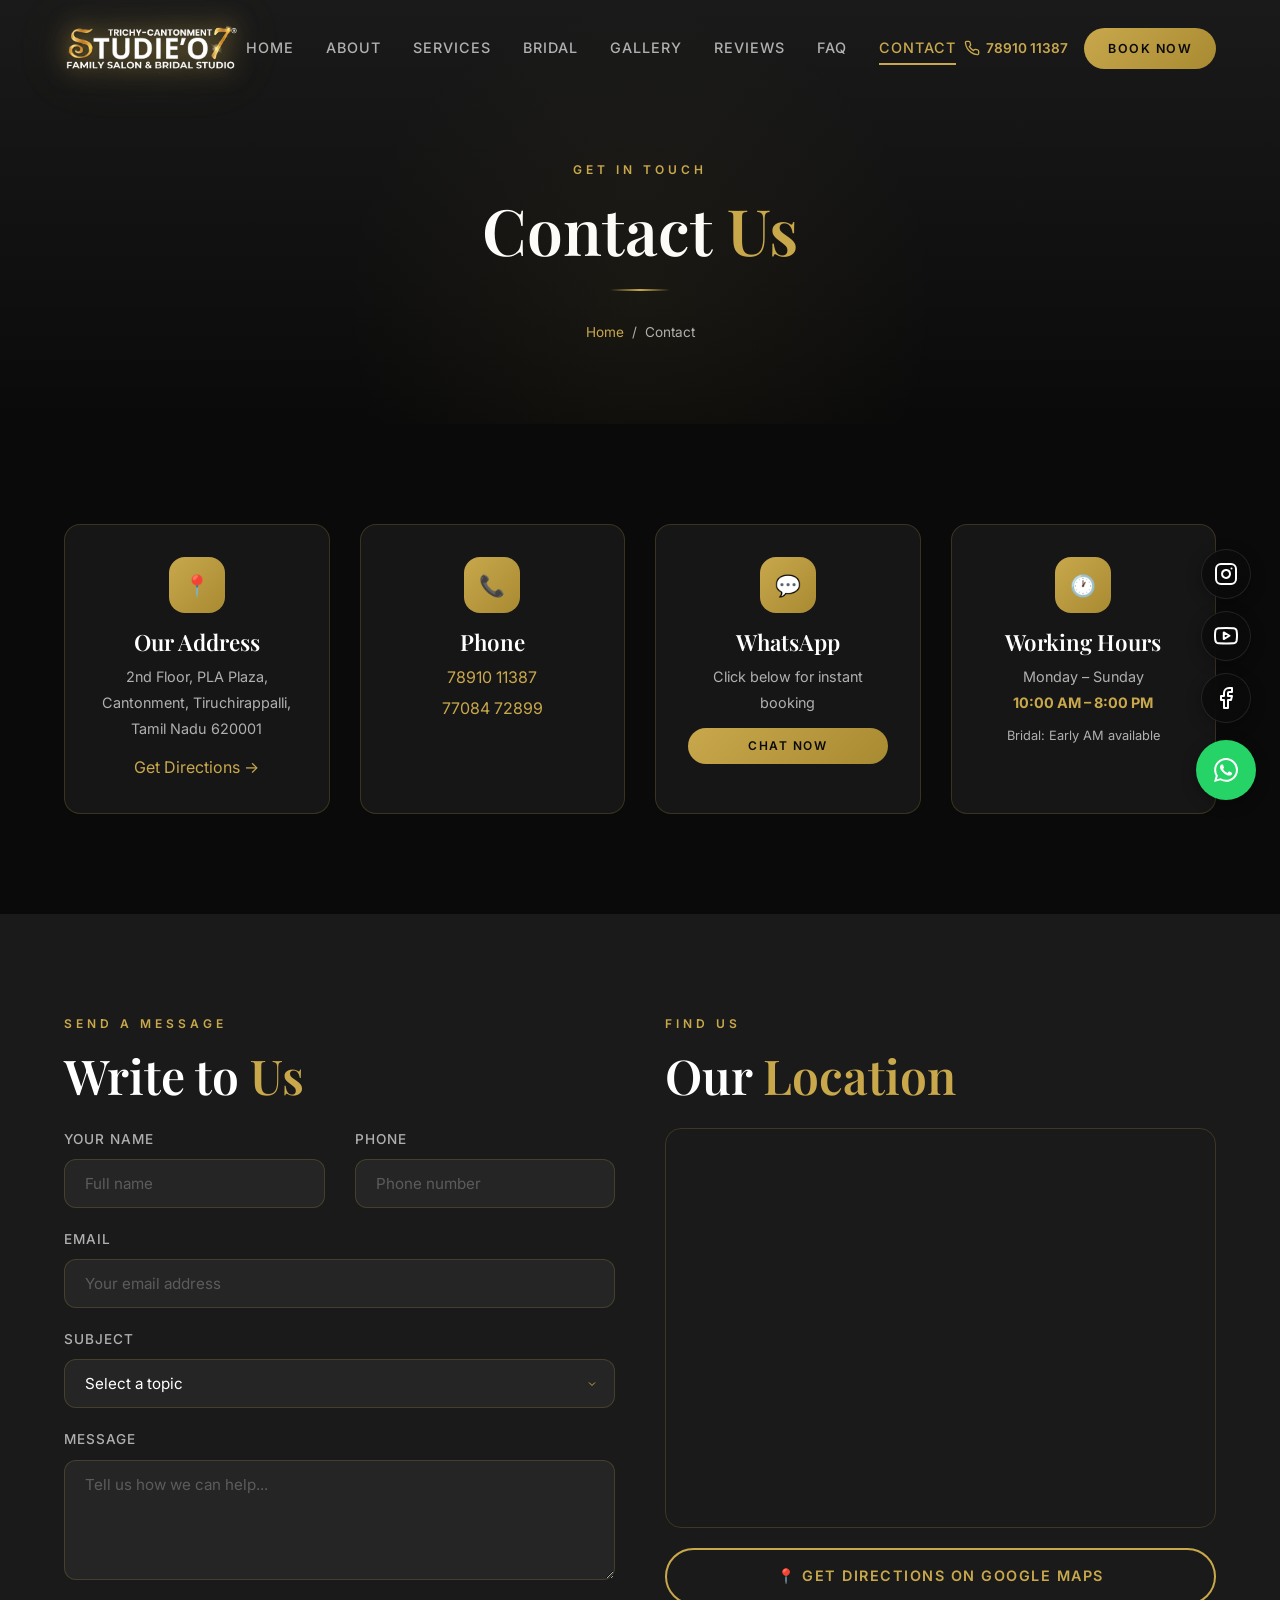
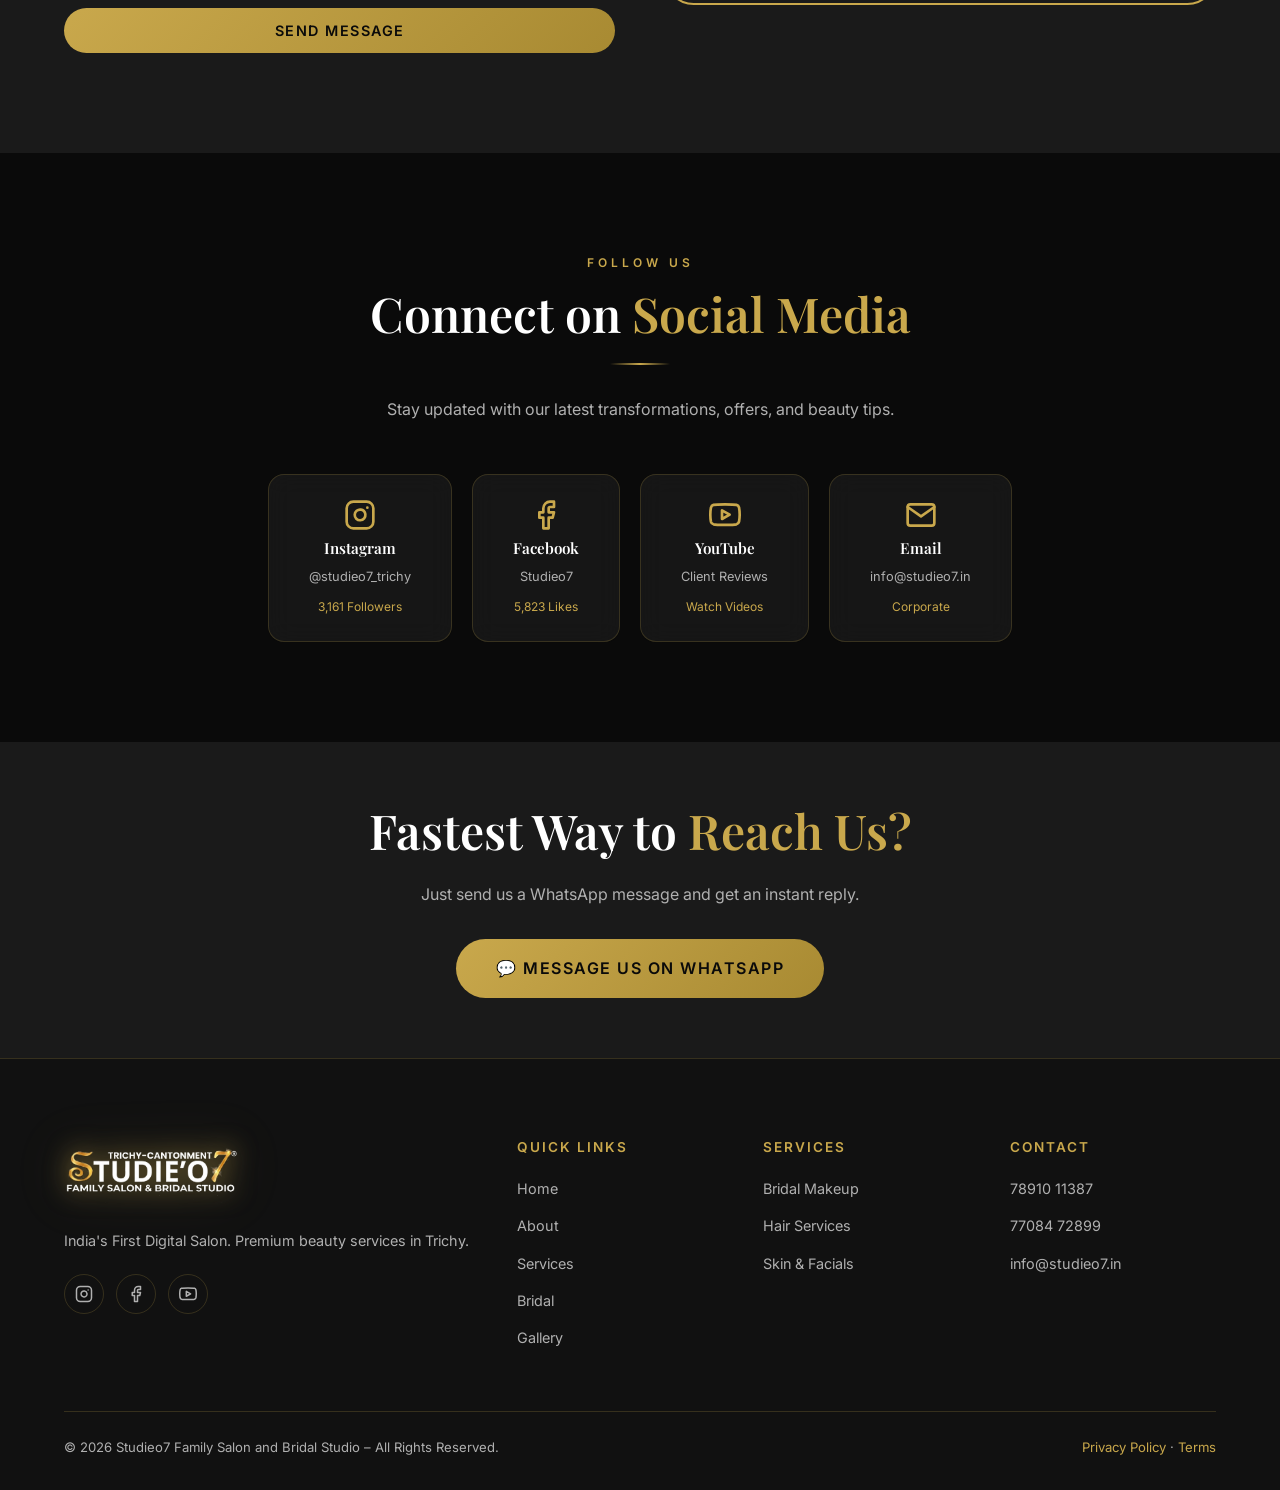
==== commit 375c01c4: "Update contact.html" ====
--- a/contact.html
+++ b/contact.html
@@ -65,7 +65,7 @@
                     <div class="card-icon">📞</div>
                     <h4>Phone</h4>
                     <a href="tel:+917891011387">78910 11387</a>
-                    <a href="tel:+917708472899">077084 72899</a>
+                    <a href="tel:+917708472899">77084 72899</a>
                 </div>
                 <div class="contact-card">
                     <div class="card-icon">💬</div>
@@ -93,7 +93,7 @@
                 <div class="reveal-left">
                     <span class="section-label">Send a Message</span>
                     <h2 class="section-title" style="margin-bottom:24px;">Write to <span>Us</span></h2>
-                    <form data-validate>
+                    <form data-validate id="contactForm">
                         <div class="grid grid-2">
                             <div class="form-group">
                                 <label for="contact-name">Your Name</label>
@@ -348,4 +348,4 @@
     <script src="main.js"></script>
 </body>
 
-</html>+</html>
--- a/styles.css
+++ b/styles.css
@@ -1461,6 +1461,11 @@
   padding-right: 40px;
 }
 
+select.form-control option {
+  background-color: var(--bg-secondary);
+  color: var(--white);
+}
+
 textarea.form-control {
   resize: vertical;
   min-height: 120px;
@@ -2304,4 +2309,4 @@
   .popup-box {
     padding: 32px 24px;
   }
-}+}
